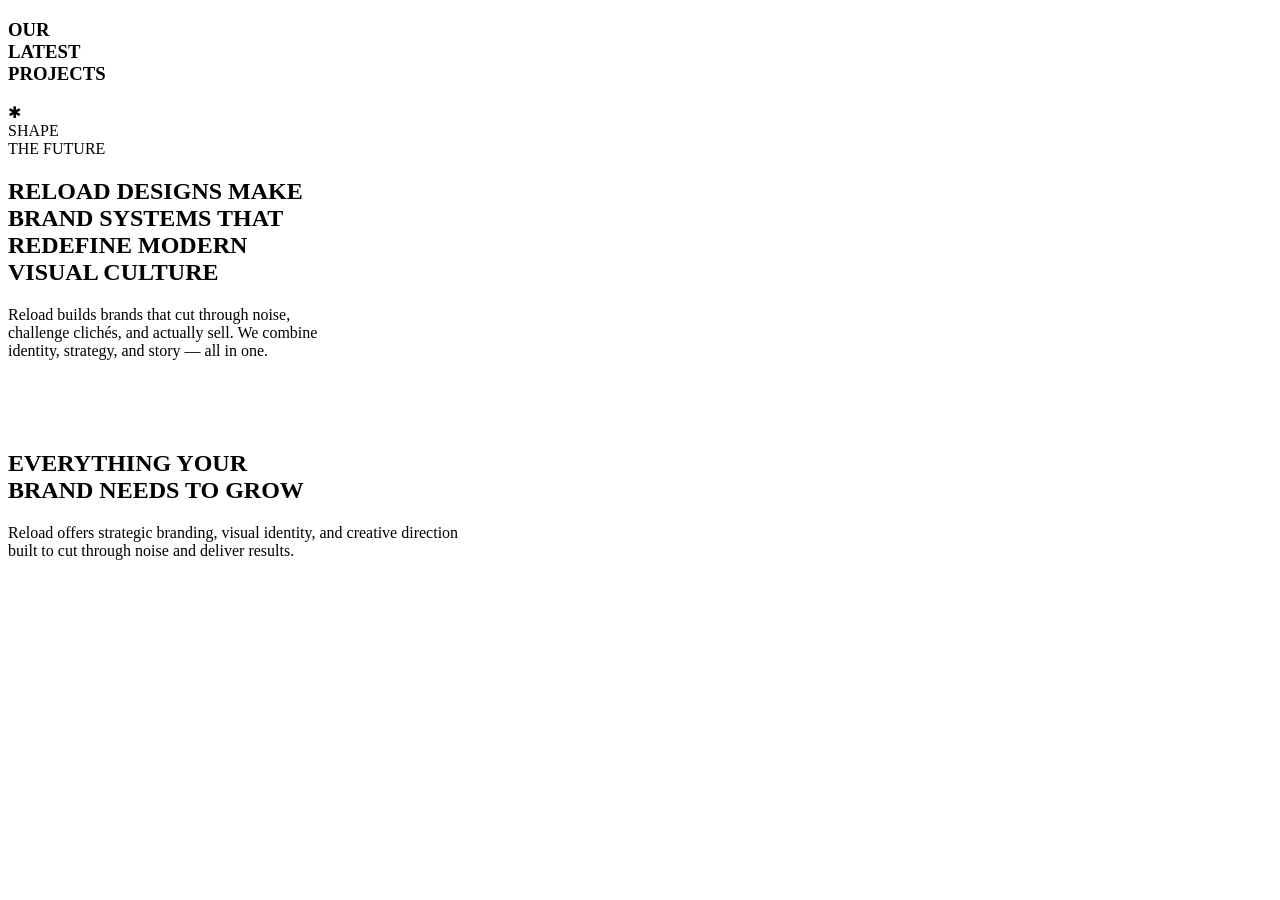
==== index.html @ 57bcbc6d "Create index.html" ====
<!DOCTYPE html>
<html lang="en">
<head>
  <meta charset="UTF-8" />
  <meta name="viewport" content="width=device-width, initial-scale=1.0"/>
  <title>Reload Studio</title>

  <!-- Google Font -->
  <link rel="preconnect" href="https://fonts.googleapis.com">
  <link href="https://fonts.googleapis.com/css2?family=Outfit:wght@200;300;400;500;700&display=swap" rel="stylesheet">

  <link rel="stylesheet" href="A2.css">
</head>
<body>

  <div class="main">

    <!-- LEFT SIDE TEXT -->
    <div class="side-text">
      <h3>
        OUR <br>
        LATEST <br>
        PROJECTS
      </h3>
    </div>

    <!-- TOP ICON -->
    <div class="star">
      ✱
    </div>

    <!-- SMALL TOP RIGHT TEXT -->
    <div class="future">
      SHAPE <br> THE FUTURE
    </div>

    <!-- HERO SECTION -->
    <section class="hero">

      <h1>
        RELOAD DESIGNS MAKE <br>
        BRAND SYSTEMS 
        <span class="circle"></span>
        THAT <br>

        <span class="light">
          REDEFINE MODERN
        </span>
        <br>

        VISUAL CULTURE
      </h1>

      <p class="desc">
        Reload builds brands that cut through noise, <br>
        challenge clichés, and actually sell. We combine <br>
        identity, strategy, and story — all in one.
      </p>

      <!-- IMAGE CARDS -->
      <div class="cards">

        <div class="card">
          <img src="https://images.unsplash.com/photo-1500648767791-00dcc994a43e?q=80&w=687&auto=format&fit=crop" alt="">
        </div>

        <div class="card">
          <img src="https://images.unsplash.com/photo-1515886657613-9f3515b0c78f?q=80&w=687&auto=format&fit=crop" alt="">
        </div>

        <div class="card">
          <img src="https://images.unsplash.com/photo-1506794778202-cad84cf45f1d?q=80&w=687&auto=format&fit=crop" alt="">
        </div>

      </div>

    </section>

    <!-- SECOND SECTION -->
    <section class="bottom">

      <h2>
        EVERYTHING
        <span>YOUR</span> <br>
        <span>BRAND</span>
        NEEDS TO GROW
      </h2>

      <p>
        Reload offers strategic branding, visual identity,
        and creative direction <br>
        built to cut through noise and deliver results.
      </p>

    </section>

  </div>

</body>
</html>
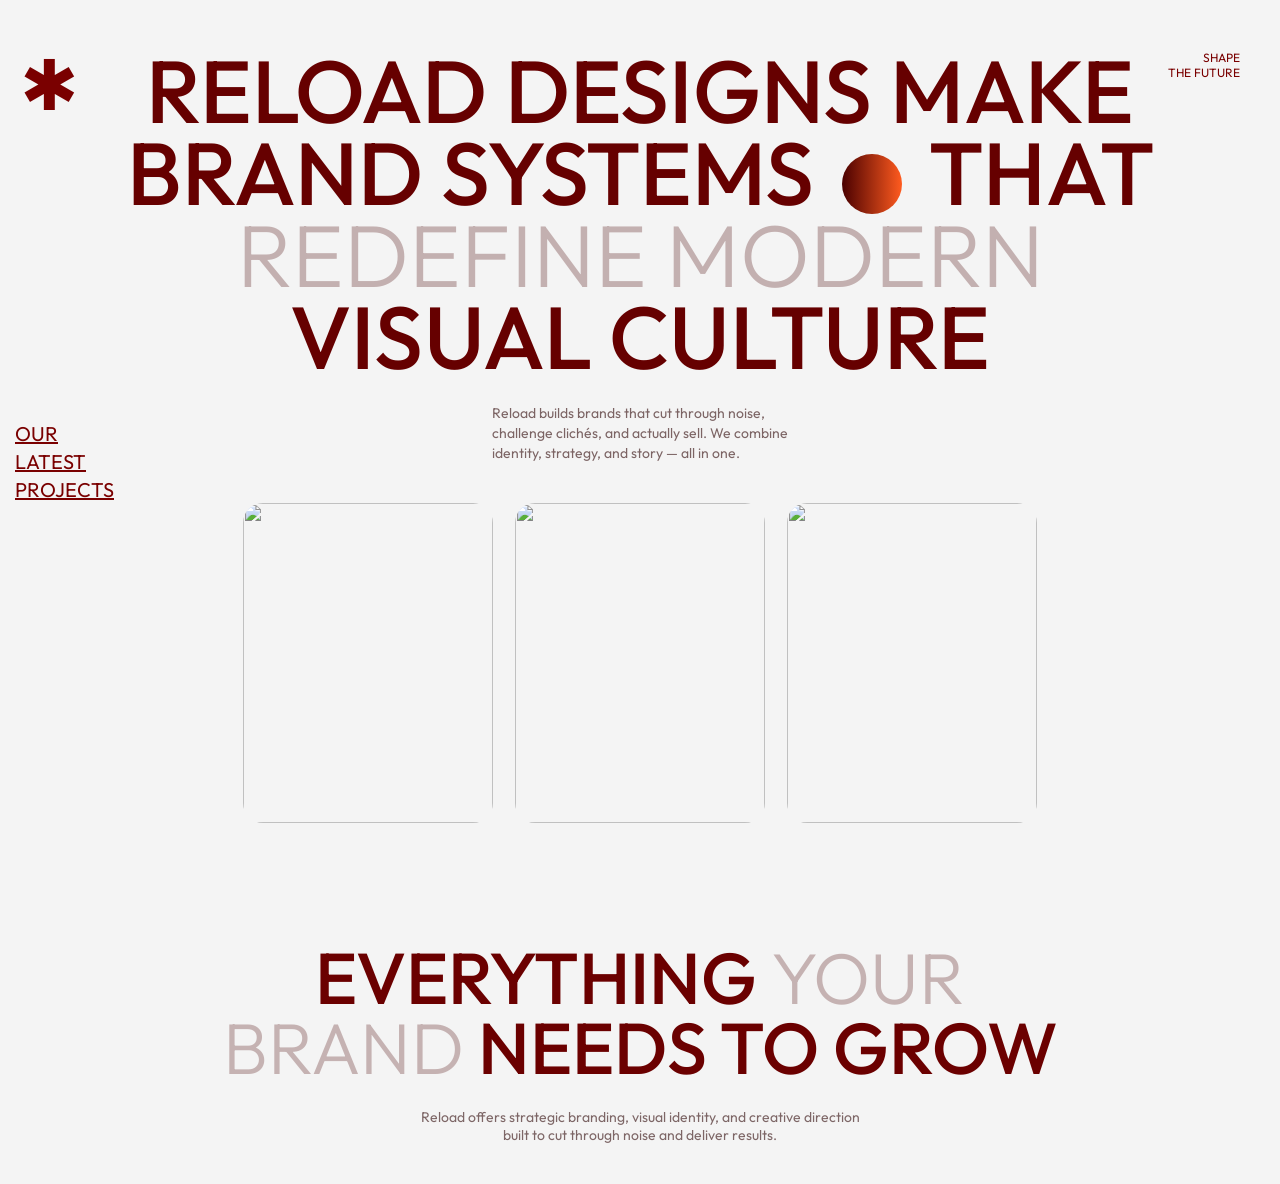
==== commit 87b1ba2f: "Update index.html" ====
--- a/index.html
+++ b/index.html
@@ -9,7 +9,7 @@
   <link rel="preconnect" href="https://fonts.googleapis.com">
   <link href="https://fonts.googleapis.com/css2?family=Outfit:wght@200;300;400;500;700&display=swap" rel="stylesheet">
 
-  <link rel="stylesheet" href="A2.css">
+  <link rel="stylesheet" href="style.css">
 </head>
 <body>
 
--- a/style.css
+++ b/style.css
@@ -0,0 +1,148 @@
+*{
+    margin: 0;
+    padding: 0;
+    box-sizing: border-box;
+    font-family: "Outfit", sans-serif;
+}
+
+html,body{
+    width: 100%;
+    height: 100%;
+    background-color: #f4f4f4;
+}
+
+.main{
+    width: 100%;
+    min-height: 100vh;
+    position: relative;
+    padding: 40px 80px;
+}
+
+/* STAR */
+
+.star{
+    position: absolute;
+    left: 20px;
+    top: 40px;
+
+    font-size: 70px;
+    color: #7a0000;
+}
+
+/* SIDE TEXT */
+
+.side-text{
+    position: absolute;
+    left: 15px;
+    top: 420px;
+}
+
+.side-text h3{
+    font-size: 20px;
+    color: #7a0000;
+    font-weight: 400;
+    line-height: 28px;
+    text-decoration: underline;
+}
+
+/* TOP RIGHT */
+
+.future{
+    position: absolute;
+    right: 40px;
+    top: 50px;
+
+    font-size: 12px;
+    color: #7a0000;
+    text-align: right;
+}
+
+/* HERO */
+
+.hero{
+    width: 100%;
+    display: flex;
+    flex-direction: column;
+    align-items: center;
+}
+
+.hero h1{
+    font-size: 88px;
+    line-height: 82px;
+    text-align: center;
+    color: #660000;
+    font-weight: 500;
+    margin-top: 10px;
+}
+
+.light{
+    color: #c3b0b0;
+    font-weight: 300;
+}
+
+.circle{
+    display: inline-block;
+    width: 60px;
+    height: 60px;
+    background: linear-gradient(to right,#4a0000,#ff5b1f);
+    border-radius: 50%;
+    vertical-align: middle;
+    margin: 0 10px;
+}
+
+/* DESCRIPTION */
+
+.desc{
+    margin-top: 25px;
+    color: #7c6464;
+    text-align: left;
+    font-size: 14px;
+    line-height: 20px;
+}
+
+/* CARDS */
+
+.cards{
+    display: flex;
+    gap: 22px;
+    margin-top: 40px;
+}
+
+.card{
+    width: 250px;
+    height: 320px;
+    border-radius: 20px;
+    overflow: hidden;
+}
+
+.card img{
+    width: 100%;
+    height: 100%;
+    object-fit: cover;
+    display: block;
+}
+
+/* BOTTOM SECTION */
+
+.bottom{
+    margin-top: 120px;
+    text-align: center;
+}
+
+.bottom h2{
+    font-size: 72px;
+    line-height: 70px;
+    color: #6b0000;
+    font-weight: 500;
+}
+
+.bottom h2 span{
+    color: #c5b2b2;
+    font-weight: 300;
+}
+
+.bottom p{
+    margin-top: 25px;
+    color: #7d6666;
+    font-size: 14px;
+}
